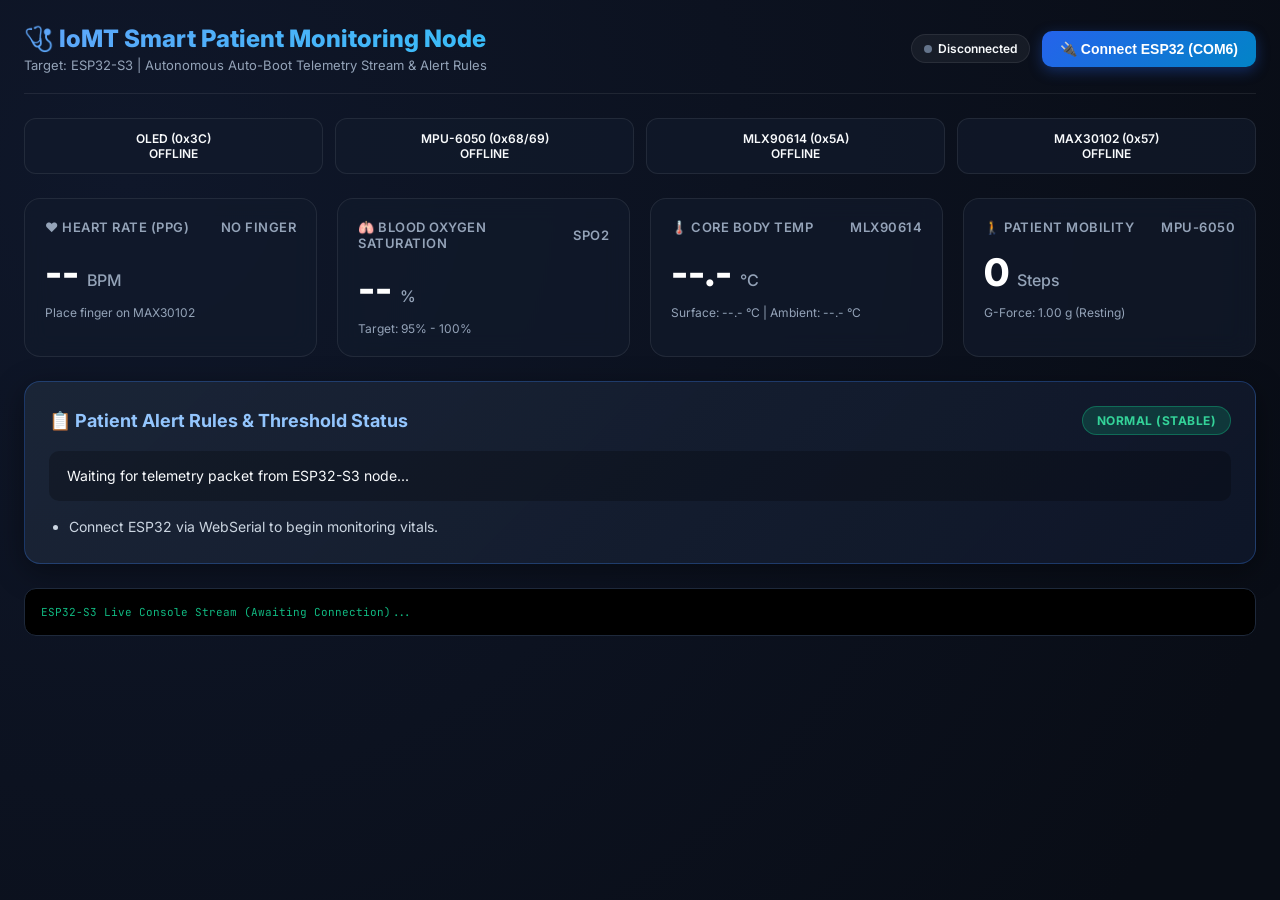
==== dashboard.html @ 139dc1cb "Implement real pulse beat detection, dynamic AC/DC SpO2, 2-stage fall detection, MPU byte order fix," ====
<!DOCTYPE html>
<html lang="en">
<head>
  <meta charset="UTF-8">
  <meta name="viewport" content="width=device-width, initial-scale=1.0">
  <title>IoMT Smart Patient Telemetry & Alert Dashboard</title>
  <link rel="preconnect" href="https://fonts.googleapis.com">
  <link rel="preconnect" href="https://fonts.gstatic.com" crossorigin>
  <link href="https://fonts.googleapis.com/css2?family=Inter:wght@400;500;600;700;800&family=JetBrains+Mono:wght@400;600&display=swap" rel="stylesheet">
  <style>
    :root {
      --bg: #090d16;
      --surface: rgba(18, 26, 44, 0.7);
      --surface-border: rgba(255, 255, 255, 0.08);
      --primary: #3b82f6;
      --accent: #06b6d4;
      --success: #10b981;
      --warning: #f59e0b;
      --danger: #ef4444;
      --text: #f8fafc;
      --text-muted: #94a3b8;
    }

    * { box-sizing: border-box; margin: 0; padding: 0; }

    body {
      font-family: 'Inter', sans-serif;
      background: radial-gradient(circle at 10% 20%, #0f172a 0%, var(--bg) 90%);
      color: var(--text);
      min-height: 100vh;
      padding: 24px;
    }

    header {
      display: flex;
      justify-content: space-between;
      align-items: center;
      margin-bottom: 24px;
      padding-bottom: 20px;
      border-bottom: 1px solid var(--surface-border);
      flex-wrap: wrap;
      gap: 16px;
    }

    .title-group h1 {
      font-size: 24px;
      font-weight: 800;
      background: linear-gradient(135deg, #60a5fa, #38bdf8);
      -webkit-background-clip: text;
      -webkit-text-fill-color: transparent;
      display: flex;
      align-items: center;
      gap: 10px;
    }

    .title-group p {
      font-size: 13px;
      color: var(--text-muted);
      margin-top: 4px;
    }

    .controls {
      display: flex;
      align-items: center;
      gap: 12px;
    }

    .btn {
      padding: 10px 18px;
      border-radius: 10px;
      font-weight: 600;
      font-size: 14px;
      cursor: pointer;
      border: none;
      transition: all 0.2s ease;
      display: flex;
      align-items: center;
      gap: 8px;
    }

    .btn-primary {
      background: linear-gradient(135deg, #2563eb, #0284c7);
      color: #fff;
      box-shadow: 0 4px 14px rgba(37, 99, 235, 0.35);
    }
    .btn-primary:hover {
      transform: translateY(-1px);
      box-shadow: 0 6px 18px rgba(37, 99, 235, 0.45);
    }

    .status-pill {
      display: inline-flex;
      align-items: center;
      gap: 6px;
      padding: 6px 12px;
      border-radius: 20px;
      font-size: 12px;
      font-weight: 600;
      background: rgba(255, 255, 255, 0.05);
      border: 1px solid var(--surface-border);
    }

    .dot {
      width: 8px;
      height: 8px;
      border-radius: 50%;
      background: #64748b;
    }
    .dot.connected {
      background: var(--success);
      box-shadow: 0 0 10px var(--success);
      animation: pulse 1.8s infinite;
    }
    @keyframes pulse {
      0%, 100% { transform: scale(1); opacity: 1; }
      50% { transform: scale(1.3); opacity: 0.7; }
    }

    .grid {
      display: grid;
      grid-template-columns: repeat(auto-fit, minmax(280px, 1fr));
      gap: 20px;
      margin-bottom: 24px;
    }

    .card {
      background: var(--surface);
      backdrop-filter: blur(12px);
      border: 1px solid var(--surface-border);
      border-radius: 16px;
      padding: 20px;
      position: relative;
      overflow: hidden;
      transition: transform 0.2s ease;
    }
    .card:hover {
      transform: translateY(-2px);
    }

    .card-header {
      display: flex;
      justify-content: space-between;
      align-items: center;
      margin-bottom: 14px;
      color: var(--text-muted);
      font-size: 13px;
      font-weight: 600;
      text-transform: uppercase;
      letter-spacing: 0.5px;
    }

    .card-value {
      font-size: 38px;
      font-weight: 800;
      color: #fff;
      display: flex;
      align-items: baseline;
      gap: 8px;
      font-family: 'Inter', sans-serif;
    }

    .card-unit {
      font-size: 16px;
      font-weight: 500;
      color: var(--text-muted);
    }

    .card-subtext {
      margin-top: 10px;
      font-size: 12px;
      color: var(--text-muted);
    }

    /* Sensor Health Grid */
    .sensor-badges {
      display: grid;
      grid-template-columns: repeat(4, 1fr);
      gap: 12px;
      margin-bottom: 24px;
    }
    .badge {
      background: var(--surface);
      border: 1px solid var(--surface-border);
      padding: 12px;
      border-radius: 12px;
      text-align: center;
      font-size: 12px;
      font-weight: 600;
    }
    .badge.online {
      border-color: rgba(16, 185, 129, 0.4);
      background: rgba(16, 185, 129, 0.08);
      color: var(--success);
    }
    .badge.offline {
      border-color: rgba(239, 68, 68, 0.3);
      background: rgba(239, 68, 68, 0.05);
      color: #94a3b8;
    }

    /* AI Decision Box */
    .ai-box {
      background: linear-gradient(135deg, rgba(30, 41, 59, 0.8), rgba(15, 23, 42, 0.9));
      border: 1px solid rgba(59, 130, 246, 0.3);
      border-radius: 16px;
      padding: 24px;
      margin-bottom: 24px;
      box-shadow: 0 8px 30px rgba(0, 0, 0, 0.4);
    }

    .ai-header {
      display: flex;
      justify-content: space-between;
      align-items: center;
      margin-bottom: 16px;
      flex-wrap: wrap;
      gap: 10px;
    }

    .ai-title {
      font-size: 18px;
      font-weight: 700;
      display: flex;
      align-items: center;
      gap: 8px;
      color: #93c5fd;
    }

    .triage-tag {
      padding: 6px 14px;
      border-radius: 30px;
      font-size: 12px;
      font-weight: 700;
      text-transform: uppercase;
      letter-spacing: 0.5px;
    }
    .triage-normal { background: rgba(16, 185, 129, 0.2); color: #34d399; border: 1px solid rgba(16, 185, 129, 0.4); }
    .triage-warning { background: rgba(245, 158, 11, 0.2); color: #fbbf24; border: 1px solid rgba(245, 158, 11, 0.4); }
    .triage-critical { background: rgba(239, 68, 68, 0.2); color: #f87171; border: 1px solid rgba(239, 68, 68, 0.4); animation: pulse 1s infinite; }

    .ai-findings {
      background: rgba(0, 0, 0, 0.25);
      border-radius: 10px;
      padding: 14px 18px;
      margin-bottom: 14px;
      font-size: 14px;
      line-height: 1.6;
    }

    .ai-actions {
      font-size: 14px;
      color: #cbd5e1;
      padding-left: 20px;
      line-height: 1.7;
    }

    /* Terminal output */
    .terminal-drawer {
      background: #000;
      border: 1px solid #1e293b;
      border-radius: 12px;
      padding: 16px;
      font-family: 'JetBrains Mono', monospace;
      font-size: 11px;
      color: #10b981;
      max-height: 160px;
      overflow-y: auto;
      white-space: pre-wrap;
    }
  </style>
</head>
<body>

  <header>
    <div class="title-group">
      <h1>🩺 IoMT Smart Patient Monitoring Node</h1>
      <p>Target: ESP32-S3 | Autonomous Auto-Boot Telemetry Stream & Alert Rules</p>
    </div>

    <div class="controls">
      <div class="status-pill">
        <span class="dot" id="connDot"></span>
        <span id="connLabel">Disconnected</span>
      </div>
      <button class="btn btn-primary" id="btnConnect" onclick="toggleConnection()">
        🔌 Connect ESP32 (COM6)
      </button>
    </div>
  </header>

  <!-- Hardware Health Status -->
  <div class="sensor-badges">
    <div class="badge" id="badgeOled">OLED (0x3C)<br><span id="txtOled">OFFLINE</span></div>
    <div class="badge" id="badgeMpu">MPU-6050 (0x68/69)<br><span id="txtMpu">OFFLINE</span></div>
    <div class="badge" id="badgeMlx">MLX90614 (0x5A)<br><span id="txtMlx">OFFLINE</span></div>
    <div class="badge" id="badgeMax">MAX30102 (0x57)<br><span id="txtMax">OFFLINE</span></div>
  </div>

  <!-- Primary Vitals Grid -->
  <div class="grid">
    <!-- Heart Rate -->
    <div class="card">
      <div class="card-header">
        <span>❤️ Heart Rate (PPG)</span>
        <span id="lblFinger">No Finger</span>
      </div>
      <div class="card-value">
        <span id="valHr">--</span>
        <span class="card-unit">BPM</span>
      </div>
      <div class="card-subtext" id="subHr">Place finger on MAX30102</div>
    </div>

    <!-- Blood Oxygen (SpO2) -->
    <div class="card">
      <div class="card-header">
        <span>🫁 Blood Oxygen Saturation</span>
        <span>SpO2</span>
      </div>
      <div class="card-value">
        <span id="valSpo2">--</span>
        <span class="card-unit">%</span>
      </div>
      <div class="card-subtext" id="subSpo2">Target: 95% - 100%</div>
    </div>

    <!-- Core Body Temperature -->
    <div class="card">
      <div class="card-header">
        <span>🌡️ Core Body Temp</span>
        <span>MLX90614</span>
      </div>
      <div class="card-value">
        <span id="valTemp">--.-</span>
        <span class="card-unit">°C</span>
      </div>
      <div class="card-subtext" id="subTemp">Surface: --.- °C | Ambient: --.- °C</div>
    </div>

    <!-- Motion & Steps -->
    <div class="card">
      <div class="card-header">
        <span>🚶 Patient Mobility</span>
        <span>MPU-6050</span>
      </div>
      <div class="card-value">
        <span id="valSteps">0</span>
        <span class="card-unit">Steps</span>
      </div>
      <div class="card-subtext" id="subMotion">G-Force: 1.00 g (Resting)</div>
    </div>
  </div>

  <!-- Threshold Alert Rules Panel -->
  <div class="ai-box">
    <div class="ai-header">
      <div class="ai-title">
        <span>📋 Patient Alert Rules & Threshold Status</span>
      </div>
      <div class="triage-tag triage-normal" id="aiTriage">NORMAL (STABLE)</div>
    </div>
    <div class="ai-findings" id="aiFindings">
      Waiting for telemetry packet from ESP32-S3 node...
    </div>
    <ul class="ai-actions" id="aiActions">
      <li>Connect ESP32 via WebSerial to begin monitoring vitals.</li>
    </ul>
  </div>

  <!-- Raw Telemetry Terminal Stream -->
  <div class="terminal-drawer" id="terminalLog">ESP32-S3 Live Console Stream (Awaiting Connection)...</div>

  <script>
    let port = null;
    let reader = null;
    let keepReading = false;
    let buffer = "";

    async function toggleConnection() {
      if (port) {
        keepReading = false;
        if (reader) await reader.cancel();
        await port.close();
        port = null;
        updateStatus(false);
        return;
      }

      if (!("serial" in navigator)) {
        alert("WebSerial is not supported in this browser. Please use Google Chrome, Microsoft Edge, or Opera.");
        return;
      }

      try {
        port = await navigator.serial.requestPort();
        await port.open({ baudRate: 115200 });
        updateStatus(true);
        readLoop();
      } catch (err) {
        console.error("Connection error:", err);
      }
    }

    function updateStatus(connected) {
      const dot = document.getElementById("connDot");
      const label = document.getElementById("connLabel");
      const btn = document.getElementById("btnConnect");

      if (connected) {
        dot.className = "dot connected";
        label.textContent = "Streaming Live";
        btn.textContent = "Disconnect";
        btn.style.background = "#475569";
      } else {
        dot.className = "dot";
        label.textContent = "Disconnected";
        btn.textContent = "🔌 Connect ESP32 (COM6)";
        btn.style.background = "linear-gradient(135deg, #2563eb, #0284c7)";
      }
    }

    async function readLoop() {
      keepReading = true;
      const textDecoder = new TextDecoderStream();
      const readableStreamClosed = port.readable.pipeTo(textDecoder.writable);
      reader = textDecoder.readable.getReader();

      const term = document.getElementById("terminalLog");

      while (keepReading) {
        const { value, done } = await reader.read();
        if (done) break;
        if (value) {
          buffer += value;
          const lines = buffer.split("\n");
          buffer = lines.pop(); // Keep incomplete line

          for (let line of lines) {
            line = line.trim();
            if (!line) continue;

            // Log to terminal drawer
            term.textContent += line + "\n";
            term.scrollTop = term.scrollHeight;

            // Detect structured JSON packet
            if (line.startsWith("[JSON]")) {
              try {
                const jsonStr = line.substring(6).trim();
                const packet = JSON.parse(jsonStr);
                renderTelemetry(packet);
              } catch (e) {
                console.warn("JSON parse err:", e);
              }
            }
          }
        }
      }
    }

    function renderTelemetry(data) {
      const v = data.vitals || {};
      const s = data.sensors || {};
      const a = data.alerts || {};

      // 1. Hardware Health Badges
      updateBadge("badgeOled", "txtOled", s.oled);
      updateBadge("badgeMpu", "txtMpu", s.mpu);
      updateBadge("badgeMlx", "txtMlx", s.mlx);
      updateBadge("badgeMax", "txtMax", s.max);

      // 2. Vitals
      if (v.finger_on && v.heart_rate > 0) {
        document.getElementById("valHr").textContent = v.heart_rate;
        document.getElementById("valSpo2").textContent = v.spo2;
        document.getElementById("lblFinger").textContent = "Finger Attached";
        document.getElementById("lblFinger").style.color = "#34d399";
        document.getElementById("subHr").textContent = "Sinus Rhythm Detected";
      } else {
        document.getElementById("valHr").textContent = "--";
        document.getElementById("valSpo2").textContent = "--";
        document.getElementById("lblFinger").textContent = "No Finger";
        document.getElementById("lblFinger").style.color = "#94a3b8";
        document.getElementById("subHr").textContent = "Place finger on MAX30102";
      }

      if (v.temp_core > 0) {
        document.getElementById("valTemp").textContent = v.temp_core.toFixed(1);
        document.getElementById("subTemp").textContent = `Skin: ${v.temp_skin.toFixed(1)} °C | Ambient: ${v.temp_amb.toFixed(1)} °C`;
      }

      document.getElementById("valSteps").textContent = v.steps || 0;
      document.getElementById("subMotion").textContent = `G-Force: ${(v.motion_g || 1).toFixed(2)} g | ${a.fall ? "FALL DETECTED!" : "Stable"}`;

      // 3. AI / LLM Decision Box
      const triage = data.risk || "NORMAL";
      const tag = document.getElementById("aiTriage");
      tag.textContent = triage;
      tag.className = "triage-tag " + (triage === "EMERGENCY" ? "triage-critical" : (triage === "WARNING" ? "triage-warning" : "triage-normal"));

      document.getElementById("aiFindings").textContent = data.status_summary || data.ai_context || "All parameters within standard baseline ranges.";

      const actionsEl = document.getElementById("aiActions");
      actionsEl.innerHTML = "";
      if (a.sos) {
        actionsEl.innerHTML += "<li>🚨 EMERGENCY: Caregiver alert triggered via patient SOS button.</li>";
      }
      if (a.fall) {
        actionsEl.innerHTML += "<li>💥 EMERGENCY: Patient fall impact confirmed. Immediate bedside check needed.</li>";
      }
      if (v.finger_on && v.spo2 < 90 && v.spo2 > 0) {
        actionsEl.innerHTML += "<li>⚠️ WARNING: SpO2 reading low. Vitals look abnormal — notify a caregiver.</li>";
      }
      if (actionsEl.children.length === 0) {
        actionsEl.innerHTML = "<li>Vitals within normal baseline ranges. Continue routine monitoring.</li>";
      }
    }

    function updateBadge(badgeId, textId, isOnline) {
      const b = document.getElementById(badgeId);
      const t = document.getElementById(textId);
      if (isOnline) {
        b.className = "badge online";
        t.textContent = "ONLINE (Active)";
      } else {
        b.className = "badge offline";
        t.textContent = "OFFLINE";
      }
    }
  </script>
</body>
</html>
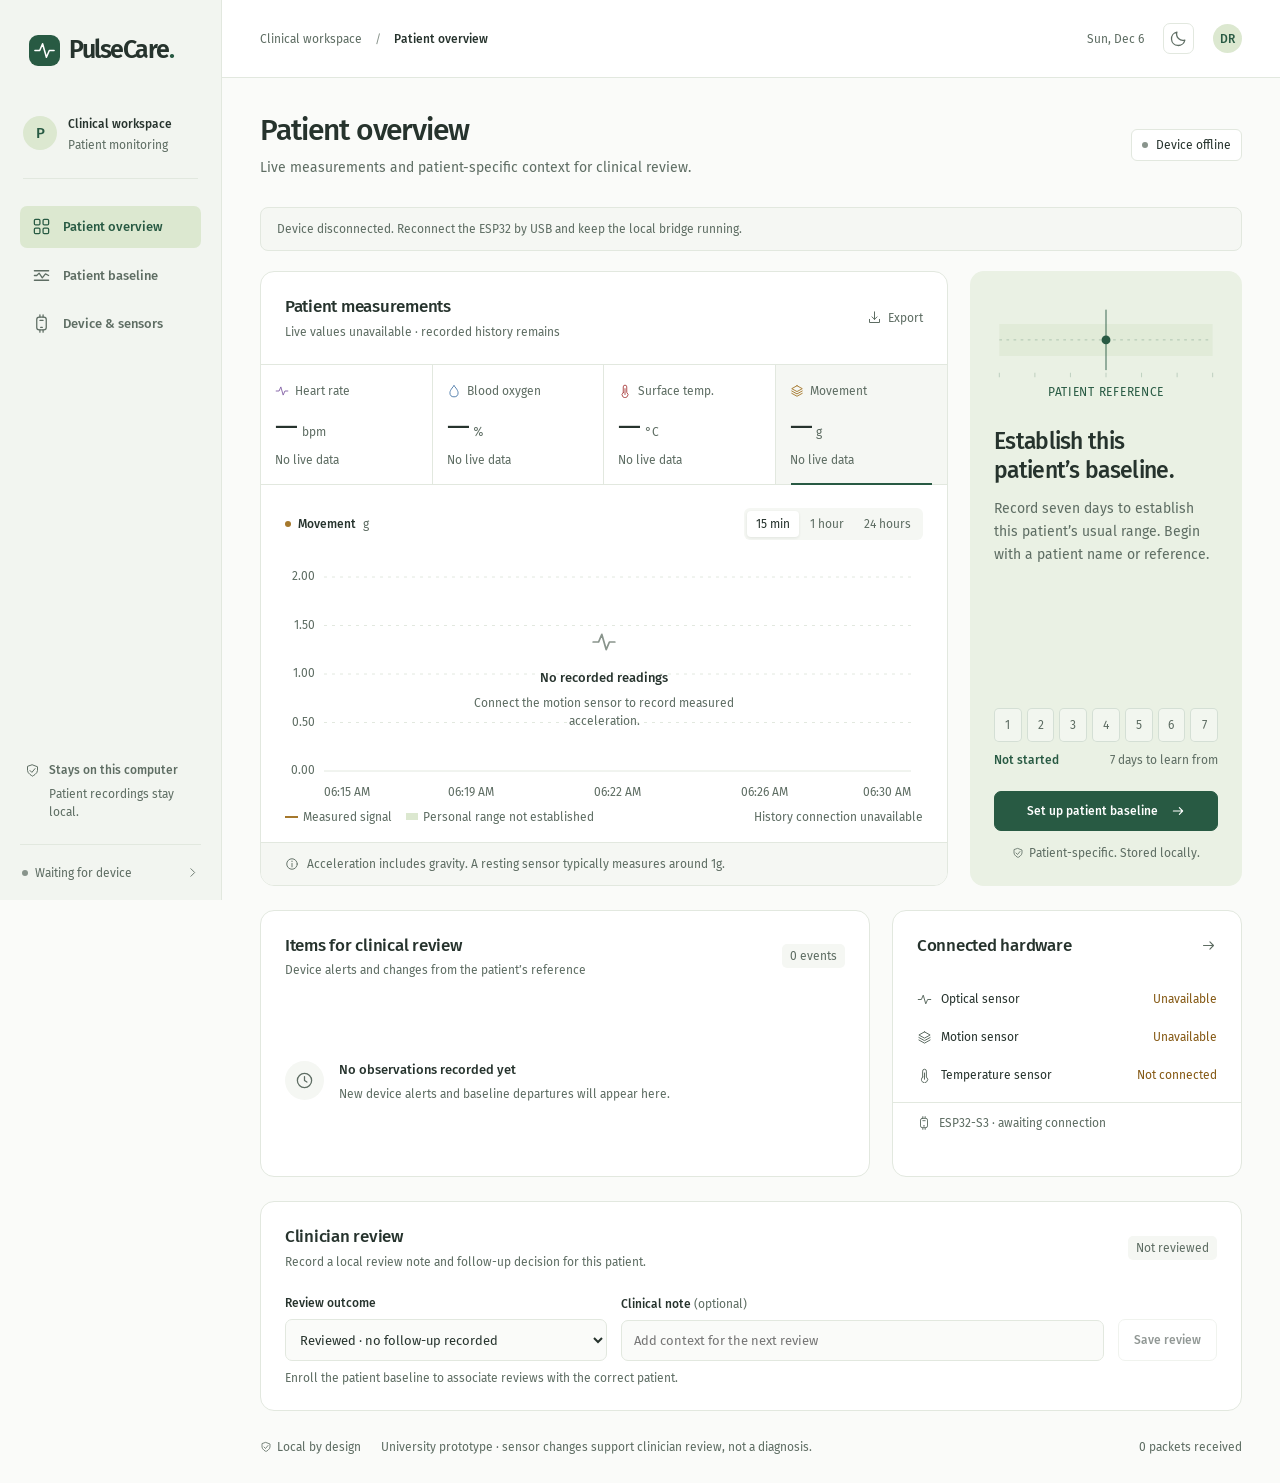
==== commit ca70b94d: "feat: complete clinical dashboard, telemetry bridge, baseline engine and firmware fixes - Fix JSON s" ====
--- a/dashboard.html
+++ b/dashboard.html
@@ -2,531 +2,10 @@
 <html lang="en">
 <head>
   <meta charset="UTF-8">
-  <meta name="viewport" content="width=device-width, initial-scale=1.0">
-  <title>IoMT Smart Patient Telemetry & Alert Dashboard</title>
-  <link rel="preconnect" href="https://fonts.googleapis.com">
-  <link rel="preconnect" href="https://fonts.gstatic.com" crossorigin>
-  <link href="https://fonts.googleapis.com/css2?family=Inter:wght@400;500;600;700;800&family=JetBrains+Mono:wght@400;600&display=swap" rel="stylesheet">
-  <style>
-    :root {
-      --bg: #090d16;
-      --surface: rgba(18, 26, 44, 0.7);
-      --surface-border: rgba(255, 255, 255, 0.08);
-      --primary: #3b82f6;
-      --accent: #06b6d4;
-      --success: #10b981;
-      --warning: #f59e0b;
-      --danger: #ef4444;
-      --text: #f8fafc;
-      --text-muted: #94a3b8;
-    }
-
-    * { box-sizing: border-box; margin: 0; padding: 0; }
-
-    body {
-      font-family: 'Inter', sans-serif;
-      background: radial-gradient(circle at 10% 20%, #0f172a 0%, var(--bg) 90%);
-      color: var(--text);
-      min-height: 100vh;
-      padding: 24px;
-    }
-
-    header {
-      display: flex;
-      justify-content: space-between;
-      align-items: center;
-      margin-bottom: 24px;
-      padding-bottom: 20px;
-      border-bottom: 1px solid var(--surface-border);
-      flex-wrap: wrap;
-      gap: 16px;
-    }
-
-    .title-group h1 {
-      font-size: 24px;
-      font-weight: 800;
-      background: linear-gradient(135deg, #60a5fa, #38bdf8);
-      -webkit-background-clip: text;
-      -webkit-text-fill-color: transparent;
-      display: flex;
-      align-items: center;
-      gap: 10px;
-    }
-
-    .title-group p {
-      font-size: 13px;
-      color: var(--text-muted);
-      margin-top: 4px;
-    }
-
-    .controls {
-      display: flex;
-      align-items: center;
-      gap: 12px;
-    }
-
-    .btn {
-      padding: 10px 18px;
-      border-radius: 10px;
-      font-weight: 600;
-      font-size: 14px;
-      cursor: pointer;
-      border: none;
-      transition: all 0.2s ease;
-      display: flex;
-      align-items: center;
-      gap: 8px;
-    }
-
-    .btn-primary {
-      background: linear-gradient(135deg, #2563eb, #0284c7);
-      color: #fff;
-      box-shadow: 0 4px 14px rgba(37, 99, 235, 0.35);
-    }
-    .btn-primary:hover {
-      transform: translateY(-1px);
-      box-shadow: 0 6px 18px rgba(37, 99, 235, 0.45);
-    }
-
-    .status-pill {
-      display: inline-flex;
-      align-items: center;
-      gap: 6px;
-      padding: 6px 12px;
-      border-radius: 20px;
-      font-size: 12px;
-      font-weight: 600;
-      background: rgba(255, 255, 255, 0.05);
-      border: 1px solid var(--surface-border);
-    }
-
-    .dot {
-      width: 8px;
-      height: 8px;
-      border-radius: 50%;
-      background: #64748b;
-    }
-    .dot.connected {
-      background: var(--success);
-      box-shadow: 0 0 10px var(--success);
-      animation: pulse 1.8s infinite;
-    }
-    @keyframes pulse {
-      0%, 100% { transform: scale(1); opacity: 1; }
-      50% { transform: scale(1.3); opacity: 0.7; }
-    }
-
-    .grid {
-      display: grid;
-      grid-template-columns: repeat(auto-fit, minmax(280px, 1fr));
-      gap: 20px;
-      margin-bottom: 24px;
-    }
-
-    .card {
-      background: var(--surface);
-      backdrop-filter: blur(12px);
-      border: 1px solid var(--surface-border);
-      border-radius: 16px;
-      padding: 20px;
-      position: relative;
-      overflow: hidden;
-      transition: transform 0.2s ease;
-    }
-    .card:hover {
-      transform: translateY(-2px);
-    }
-
-    .card-header {
-      display: flex;
-      justify-content: space-between;
-      align-items: center;
-      margin-bottom: 14px;
-      color: var(--text-muted);
-      font-size: 13px;
-      font-weight: 600;
-      text-transform: uppercase;
-      letter-spacing: 0.5px;
-    }
-
-    .card-value {
-      font-size: 38px;
-      font-weight: 800;
-      color: #fff;
-      display: flex;
-      align-items: baseline;
-      gap: 8px;
-      font-family: 'Inter', sans-serif;
-    }
-
-    .card-unit {
-      font-size: 16px;
-      font-weight: 500;
-      color: var(--text-muted);
-    }
-
-    .card-subtext {
-      margin-top: 10px;
-      font-size: 12px;
-      color: var(--text-muted);
-    }
-
-    /* Sensor Health Grid */
-    .sensor-badges {
-      display: grid;
-      grid-template-columns: repeat(4, 1fr);
-      gap: 12px;
-      margin-bottom: 24px;
-    }
-    .badge {
-      background: var(--surface);
-      border: 1px solid var(--surface-border);
-      padding: 12px;
-      border-radius: 12px;
-      text-align: center;
-      font-size: 12px;
-      font-weight: 600;
-    }
-    .badge.online {
-      border-color: rgba(16, 185, 129, 0.4);
-      background: rgba(16, 185, 129, 0.08);
-      color: var(--success);
-    }
-    .badge.offline {
-      border-color: rgba(239, 68, 68, 0.3);
-      background: rgba(239, 68, 68, 0.05);
-      color: #94a3b8;
-    }
-
-    /* AI Decision Box */
-    .ai-box {
-      background: linear-gradient(135deg, rgba(30, 41, 59, 0.8), rgba(15, 23, 42, 0.9));
-      border: 1px solid rgba(59, 130, 246, 0.3);
-      border-radius: 16px;
-      padding: 24px;
-      margin-bottom: 24px;
-      box-shadow: 0 8px 30px rgba(0, 0, 0, 0.4);
-    }
-
-    .ai-header {
-      display: flex;
-      justify-content: space-between;
-      align-items: center;
-      margin-bottom: 16px;
-      flex-wrap: wrap;
-      gap: 10px;
-    }
-
-    .ai-title {
-      font-size: 18px;
-      font-weight: 700;
-      display: flex;
-      align-items: center;
-      gap: 8px;
-      color: #93c5fd;
-    }
-
-    .triage-tag {
-      padding: 6px 14px;
-      border-radius: 30px;
-      font-size: 12px;
-      font-weight: 700;
-      text-transform: uppercase;
-      letter-spacing: 0.5px;
-    }
-    .triage-normal { background: rgba(16, 185, 129, 0.2); color: #34d399; border: 1px solid rgba(16, 185, 129, 0.4); }
-    .triage-warning { background: rgba(245, 158, 11, 0.2); color: #fbbf24; border: 1px solid rgba(245, 158, 11, 0.4); }
-    .triage-critical { background: rgba(239, 68, 68, 0.2); color: #f87171; border: 1px solid rgba(239, 68, 68, 0.4); animation: pulse 1s infinite; }
-
-    .ai-findings {
-      background: rgba(0, 0, 0, 0.25);
-      border-radius: 10px;
-      padding: 14px 18px;
-      margin-bottom: 14px;
-      font-size: 14px;
-      line-height: 1.6;
-    }
-
-    .ai-actions {
-      font-size: 14px;
-      color: #cbd5e1;
-      padding-left: 20px;
-      line-height: 1.7;
-    }
-
-    /* Terminal output */
-    .terminal-drawer {
-      background: #000;
-      border: 1px solid #1e293b;
-      border-radius: 12px;
-      padding: 16px;
-      font-family: 'JetBrains Mono', monospace;
-      font-size: 11px;
-      color: #10b981;
-      max-height: 160px;
-      overflow-y: auto;
-      white-space: pre-wrap;
-    }
-  </style>
+  <meta http-equiv="refresh" content="0; url=index.html">
+  <title>Redirecting to PulseCare IoMT Dashboard...</title>
 </head>
 <body>
-
-  <header>
-    <div class="title-group">
-      <h1>🩺 IoMT Smart Patient Monitoring Node</h1>
-      <p>Target: ESP32-S3 | Autonomous Auto-Boot Telemetry Stream & Alert Rules</p>
-    </div>
-
-    <div class="controls">
-      <div class="status-pill">
-        <span class="dot" id="connDot"></span>
-        <span id="connLabel">Disconnected</span>
-      </div>
-      <button class="btn btn-primary" id="btnConnect" onclick="toggleConnection()">
-        🔌 Connect ESP32 (COM6)
-      </button>
-    </div>
-  </header>
-
-  <!-- Hardware Health Status -->
-  <div class="sensor-badges">
-    <div class="badge" id="badgeOled">OLED (0x3C)<br><span id="txtOled">OFFLINE</span></div>
-    <div class="badge" id="badgeMpu">MPU-6050 (0x68/69)<br><span id="txtMpu">OFFLINE</span></div>
-    <div class="badge" id="badgeMlx">MLX90614 (0x5A)<br><span id="txtMlx">OFFLINE</span></div>
-    <div class="badge" id="badgeMax">MAX30102 (0x57)<br><span id="txtMax">OFFLINE</span></div>
-  </div>
-
-  <!-- Primary Vitals Grid -->
-  <div class="grid">
-    <!-- Heart Rate -->
-    <div class="card">
-      <div class="card-header">
-        <span>❤️ Heart Rate (PPG)</span>
-        <span id="lblFinger">No Finger</span>
-      </div>
-      <div class="card-value">
-        <span id="valHr">--</span>
-        <span class="card-unit">BPM</span>
-      </div>
-      <div class="card-subtext" id="subHr">Place finger on MAX30102</div>
-    </div>
-
-    <!-- Blood Oxygen (SpO2) -->
-    <div class="card">
-      <div class="card-header">
-        <span>🫁 Blood Oxygen Saturation</span>
-        <span>SpO2</span>
-      </div>
-      <div class="card-value">
-        <span id="valSpo2">--</span>
-        <span class="card-unit">%</span>
-      </div>
-      <div class="card-subtext" id="subSpo2">Target: 95% - 100%</div>
-    </div>
-
-    <!-- Core Body Temperature -->
-    <div class="card">
-      <div class="card-header">
-        <span>🌡️ Core Body Temp</span>
-        <span>MLX90614</span>
-      </div>
-      <div class="card-value">
-        <span id="valTemp">--.-</span>
-        <span class="card-unit">°C</span>
-      </div>
-      <div class="card-subtext" id="subTemp">Surface: --.- °C | Ambient: --.- °C</div>
-    </div>
-
-    <!-- Motion & Steps -->
-    <div class="card">
-      <div class="card-header">
-        <span>🚶 Patient Mobility</span>
-        <span>MPU-6050</span>
-      </div>
-      <div class="card-value">
-        <span id="valSteps">0</span>
-        <span class="card-unit">Steps</span>
-      </div>
-      <div class="card-subtext" id="subMotion">G-Force: 1.00 g (Resting)</div>
-    </div>
-  </div>
-
-  <!-- Threshold Alert Rules Panel -->
-  <div class="ai-box">
-    <div class="ai-header">
-      <div class="ai-title">
-        <span>📋 Patient Alert Rules & Threshold Status</span>
-      </div>
-      <div class="triage-tag triage-normal" id="aiTriage">NORMAL (STABLE)</div>
-    </div>
-    <div class="ai-findings" id="aiFindings">
-      Waiting for telemetry packet from ESP32-S3 node...
-    </div>
-    <ul class="ai-actions" id="aiActions">
-      <li>Connect ESP32 via WebSerial to begin monitoring vitals.</li>
-    </ul>
-  </div>
-
-  <!-- Raw Telemetry Terminal Stream -->
-  <div class="terminal-drawer" id="terminalLog">ESP32-S3 Live Console Stream (Awaiting Connection)...</div>
-
-  <script>
-    let port = null;
-    let reader = null;
-    let keepReading = false;
-    let buffer = "";
-
-    async function toggleConnection() {
-      if (port) {
-        keepReading = false;
-        if (reader) await reader.cancel();
-        await port.close();
-        port = null;
-        updateStatus(false);
-        return;
-      }
-
-      if (!("serial" in navigator)) {
-        alert("WebSerial is not supported in this browser. Please use Google Chrome, Microsoft Edge, or Opera.");
-        return;
-      }
-
-      try {
-        port = await navigator.serial.requestPort();
-        await port.open({ baudRate: 115200 });
-        updateStatus(true);
-        readLoop();
-      } catch (err) {
-        console.error("Connection error:", err);
-      }
-    }
-
-    function updateStatus(connected) {
-      const dot = document.getElementById("connDot");
-      const label = document.getElementById("connLabel");
-      const btn = document.getElementById("btnConnect");
-
-      if (connected) {
-        dot.className = "dot connected";
-        label.textContent = "Streaming Live";
-        btn.textContent = "Disconnect";
-        btn.style.background = "#475569";
-      } else {
-        dot.className = "dot";
-        label.textContent = "Disconnected";
-        btn.textContent = "🔌 Connect ESP32 (COM6)";
-        btn.style.background = "linear-gradient(135deg, #2563eb, #0284c7)";
-      }
-    }
-
-    async function readLoop() {
-      keepReading = true;
-      const textDecoder = new TextDecoderStream();
-      const readableStreamClosed = port.readable.pipeTo(textDecoder.writable);
-      reader = textDecoder.readable.getReader();
-
-      const term = document.getElementById("terminalLog");
-
-      while (keepReading) {
-        const { value, done } = await reader.read();
-        if (done) break;
-        if (value) {
-          buffer += value;
-          const lines = buffer.split("\n");
-          buffer = lines.pop(); // Keep incomplete line
-
-          for (let line of lines) {
-            line = line.trim();
-            if (!line) continue;
-
-            // Log to terminal drawer
-            term.textContent += line + "\n";
-            term.scrollTop = term.scrollHeight;
-
-            // Detect structured JSON packet
-            if (line.startsWith("[JSON]")) {
-              try {
-                const jsonStr = line.substring(6).trim();
-                const packet = JSON.parse(jsonStr);
-                renderTelemetry(packet);
-              } catch (e) {
-                console.warn("JSON parse err:", e);
-              }
-            }
-          }
-        }
-      }
-    }
-
-    function renderTelemetry(data) {
-      const v = data.vitals || {};
-      const s = data.sensors || {};
-      const a = data.alerts || {};
-
-      // 1. Hardware Health Badges
-      updateBadge("badgeOled", "txtOled", s.oled);
-      updateBadge("badgeMpu", "txtMpu", s.mpu);
-      updateBadge("badgeMlx", "txtMlx", s.mlx);
-      updateBadge("badgeMax", "txtMax", s.max);
-
-      // 2. Vitals
-      if (v.finger_on && v.heart_rate > 0) {
-        document.getElementById("valHr").textContent = v.heart_rate;
-        document.getElementById("valSpo2").textContent = v.spo2;
-        document.getElementById("lblFinger").textContent = "Finger Attached";
-        document.getElementById("lblFinger").style.color = "#34d399";
-        document.getElementById("subHr").textContent = "Sinus Rhythm Detected";
-      } else {
-        document.getElementById("valHr").textContent = "--";
-        document.getElementById("valSpo2").textContent = "--";
-        document.getElementById("lblFinger").textContent = "No Finger";
-        document.getElementById("lblFinger").style.color = "#94a3b8";
-        document.getElementById("subHr").textContent = "Place finger on MAX30102";
-      }
-
-      if (v.temp_core > 0) {
-        document.getElementById("valTemp").textContent = v.temp_core.toFixed(1);
-        document.getElementById("subTemp").textContent = `Skin: ${v.temp_skin.toFixed(1)} °C | Ambient: ${v.temp_amb.toFixed(1)} °C`;
-      }
-
-      document.getElementById("valSteps").textContent = v.steps || 0;
-      document.getElementById("subMotion").textContent = `G-Force: ${(v.motion_g || 1).toFixed(2)} g | ${a.fall ? "FALL DETECTED!" : "Stable"}`;
-
-      // 3. AI / LLM Decision Box
-      const triage = data.risk || "NORMAL";
-      const tag = document.getElementById("aiTriage");
-      tag.textContent = triage;
-      tag.className = "triage-tag " + (triage === "EMERGENCY" ? "triage-critical" : (triage === "WARNING" ? "triage-warning" : "triage-normal"));
-
-      document.getElementById("aiFindings").textContent = data.status_summary || data.ai_context || "All parameters within standard baseline ranges.";
-
-      const actionsEl = document.getElementById("aiActions");
-      actionsEl.innerHTML = "";
-      if (a.sos) {
-        actionsEl.innerHTML += "<li>🚨 EMERGENCY: Caregiver alert triggered via patient SOS button.</li>";
-      }
-      if (a.fall) {
-        actionsEl.innerHTML += "<li>💥 EMERGENCY: Patient fall impact confirmed. Immediate bedside check needed.</li>";
-      }
-      if (v.finger_on && v.spo2 < 90 && v.spo2 > 0) {
-        actionsEl.innerHTML += "<li>⚠️ WARNING: SpO2 reading low. Vitals look abnormal — notify a caregiver.</li>";
-      }
-      if (actionsEl.children.length === 0) {
-        actionsEl.innerHTML = "<li>Vitals within normal baseline ranges. Continue routine monitoring.</li>";
-      }
-    }
-
-    function updateBadge(badgeId, textId, isOnline) {
-      const b = document.getElementById(badgeId);
-      const t = document.getElementById(textId);
-      if (isOnline) {
-        b.className = "badge online";
-        t.textContent = "ONLINE (Active)";
-      } else {
-        b.className = "badge offline";
-        t.textContent = "OFFLINE";
-      }
-    }
-  </script>
+  <script>window.location.href = "index.html";</script>
 </body>
 </html>
